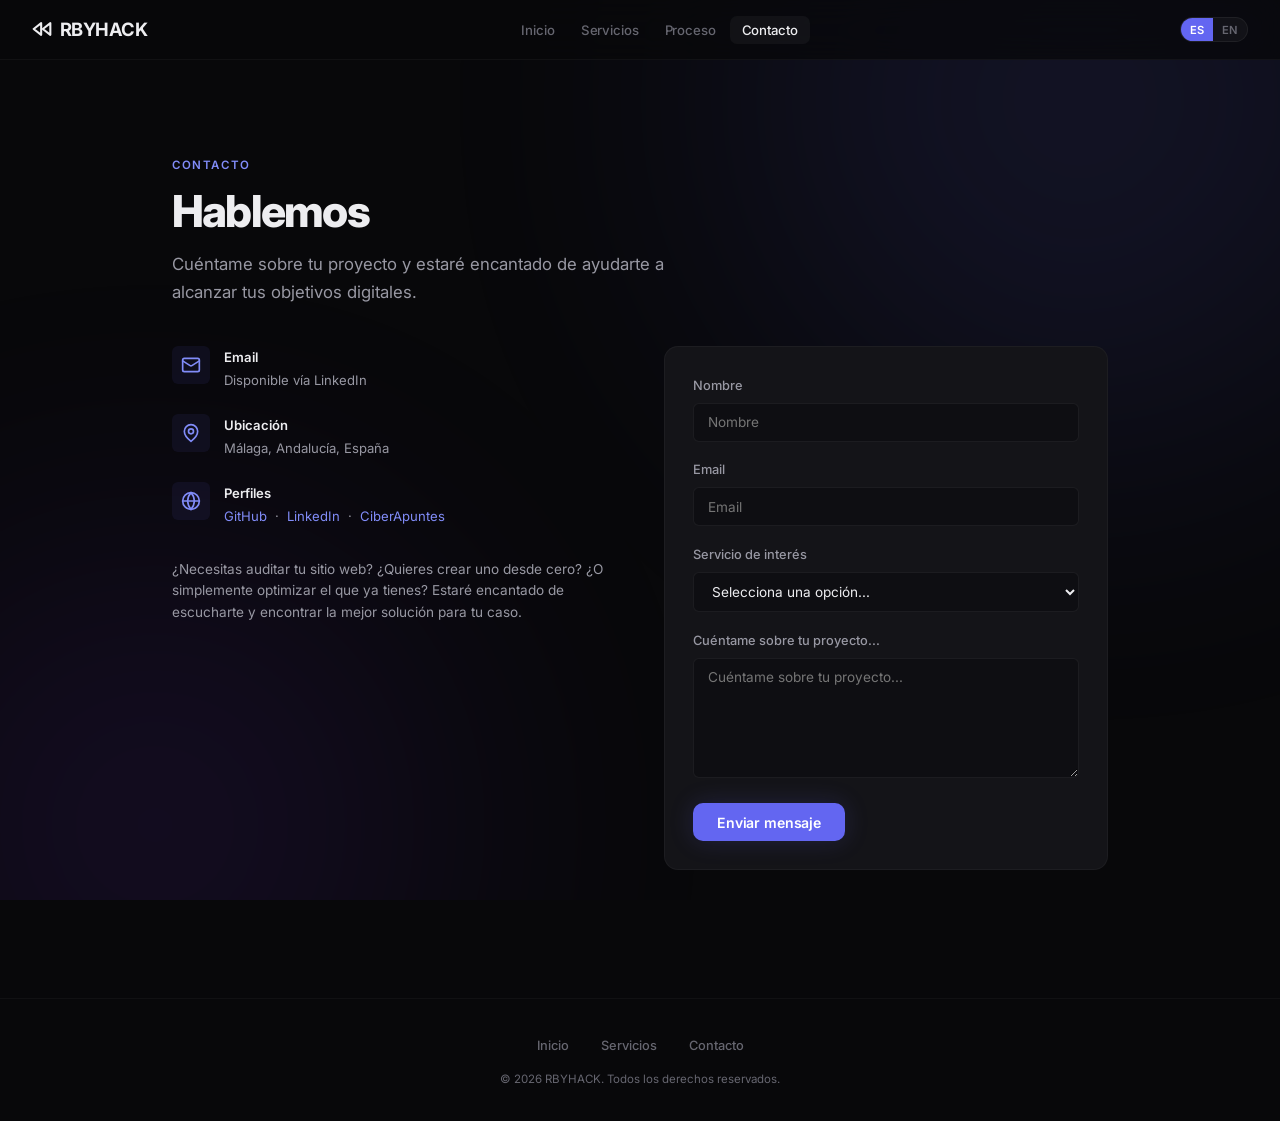
==== contact.html @ 2c75b0a7 "Sitio profesional - auditoría y desarrollo web - Rafael Gálvez Silipo" ====
<!DOCTYPE html>
<html lang="es">
<head>
  <meta charset="UTF-8">
  <meta name="viewport" content="width=device-width, initial-scale=1.0">
  <title data-i18n="site_title">Rafael Gálvez Silipo — Auditoría & Desarrollo Web</title>
  <link rel="stylesheet" href="css/style.css">
</head>
<body>
  <div class="bg-gradient"></div>
  <div class="grid-overlay"></div>

  <nav class="navbar">
    <a href="index.html" class="logo">
      <svg width="20" height="20" viewBox="0 0 24 24" fill="none" stroke="currentColor" stroke-width="2.5" stroke-linecap="round" stroke-linejoin="round"><polygon points="11 19 2 12 11 5 11 19"/><polygon points="22 19 13 12 22 5 22 19"/></svg>
      RBYHACK
    </a>

    <ul class="nav-links">
      <li><a href="index.html" data-i18n="nav_home">Inicio</a></li>
      <li><a href="services.html" data-i18n="nav_services">Servicios</a></li>
      <li><a href="process.html" data-i18n="nav_process">Proceso</a></li>
      <li><a href="contact.html" data-i18n="nav_contact">Contacto</a></li>
    </ul>

    <div style="display:flex;align-items:center;gap:0.5rem;">
      <div class="lang-switcher">
        <button data-lang="es" class="active">ES</button>
        <button data-lang="en">EN</button>
      </div>
      <button class="hamburger" aria-label="Menu">
        <span></span><span></span><span></span>
      </button>
    </div>
  </nav>

  <main class="page-wrapper">
    <section class="section" style="padding-top:6rem;">
      <p class="section-label fade-in" data-i18n="section_contact_label">Contacto</p>
      <h1 class="section-title fade-in" data-i18n="section_contact_title">Hablemos</h1>
      <p class="section-subtitle fade-in" data-i18n="section_contact_subtitle">Cuéntame sobre tu proyecto y estaré encantado de ayudarte a alcanzar tus objetivos digitales.</p>

      <div class="contact-grid">
        <div class="contact-info">
          <div class="contact-item fade-in-left delay-1">
            <div class="contact-item-icon">
              <svg viewBox="0 0 24 24" fill="none" stroke="currentColor" stroke-width="2" stroke-linecap="round" stroke-linejoin="round"><rect width="20" height="16" x="2" y="4" rx="2"/><path d="m22 7-8.97 5.7a1.94 1.94 0 0 1-2.06 0L2 7"/></svg>
            </div>
            <div class="contact-item-info">
              <h4 data-i18n="contact_email_label">Email</h4>
              <p data-i18n="contact_email_value">Disponible vía LinkedIn</p>
            </div>
          </div>

          <div class="contact-item fade-in-left delay-2">
            <div class="contact-item-icon">
              <svg viewBox="0 0 24 24" fill="none" stroke="currentColor" stroke-width="2" stroke-linecap="round" stroke-linejoin="round"><path d="M20 10c0 6-8 12-8 12s-8-6-8-12a8 8 0 0 1 16 0Z"/><circle cx="12" cy="10" r="3"/></svg>
            </div>
            <div class="contact-item-info">
              <h4 data-i18n="contact_location_label">Ubicación</h4>
              <p data-i18n="contact_location_value">Málaga, Andalucía, España</p>
            </div>
          </div>

          <div class="contact-item fade-in-left delay-3">
            <div class="contact-item-icon">
              <svg viewBox="0 0 24 24" fill="none" stroke="currentColor" stroke-width="2" stroke-linecap="round" stroke-linejoin="round"><circle cx="12" cy="12" r="10"/><path d="M2 12h20"/><path d="M12 2a15.3 15.3 0 0 1 4 10 15.3 15.3 0 0 1-4 10"/><path d="M12 2a15.3 15.3 0 0 0-4 10 15.3 15.3 0 0 0 4 10"/></svg>
            </div>
            <div class="contact-item-info">
              <h4 data-i18n="contact_profiles_label">Perfiles</h4>
              <p>
                <a href="https://github.com/Ruby570bocadito" target="_blank">GitHub</a>
                &nbsp;&middot;&nbsp;
                <a href="#">LinkedIn</a>
                &nbsp;&middot;&nbsp;
                <a href="https://github.com/Ruby570bocadito/Biblioteca-del-Pentesting" target="_blank">CiberApuntes</a>
              </p>
            </div>
          </div>

          <div class="contact-item fade-in-left delay-4" style="margin-top:0.5rem;flex-direction:column;">
            <p style="color:var(--text-secondary);font-size:0.85rem;line-height:1.6;">
              ¿Necesitas auditar tu sitio web? ¿Quieres crear uno desde cero? ¿O simplemente optimizar el que ya tienes? Estaré encantado de escucharte y encontrar la mejor solución para tu caso.
            </p>
          </div>
        </div>

        <form id="contact-form" class="contact-form fade-in-right delay-2">
          <div class="form-group">
            <label for="name" data-i18n="form_name">Nombre</label>
            <input type="text" id="name" data-i18n-placeholder="form_name" placeholder="Nombre" required>
          </div>

          <div class="form-group">
            <label for="email" data-i18n="form_email">Email</label>
            <input type="email" id="email" data-i18n-placeholder="form_email" placeholder="Email" required>
          </div>

          <div class="form-group">
            <label for="service" data-i18n="form_service">Servicio de interés</label>
            <select id="service" required>
              <option value="" data-i18n="form_service_default">Selecciona una opción...</option>
              <option value="audit" data-i18n="form_service_audit">Auditoría Web</option>
              <option value="dev" data-i18n="form_service_dev">Desarrollo Web</option>
              <option value="consulting" data-i18n="form_service_consulting">Optimización & Consultoría</option>
            </select>
          </div>

          <div class="form-group">
            <label for="message" data-i18n="form_message">Cuéntame sobre tu proyecto...</label>
            <textarea id="message" data-i18n-placeholder="form_message" placeholder="Cuéntame sobre tu proyecto..." required></textarea>
          </div>

          <div class="form-submit">
            <button type="submit" class="btn btn-primary" data-text="Send message" data-i18n="form_submit">Enviar mensaje</button>
            <span class="form-success">
              <svg viewBox="0 0 24 24" fill="none"><path d="M20 6L9 17l-5-5" stroke="currentColor" stroke-width="2" stroke-linecap="round" stroke-linejoin="round"/></svg>
              <span data-i18n="form_success">Mensaje enviado. Gracias por contactarme.</span>
            </span>
          </div>
        </form>
      </div>
    </section>
  </main>

  <footer class="footer">
    <div class="footer-content">
      <ul class="footer-links">
        <li><a href="index.html" data-i18n="footer_home">Inicio</a></li>
        <li><a href="services.html" data-i18n="footer_services">Servicios</a></li>
        <li><a href="contact.html" data-i18n="footer_contact">Contacto</a></li>
      </ul>
      <p>&copy; <span id="year"></span> RBYHACK. <span data-i18n="footer_rights">Todos los derechos reservados.</span></p>
    </div>
  </footer>

  <script src="js/i18n.js"></script>
  <script src="js/main.js"></script>
  <script>
    document.getElementById('year').textContent = new Date().getFullYear();
    I18n.init();
  </script>
</body>
</html>
---- css/style.css ----
/* ============================
   STYLE.CSS — RBYHACK
   Professional, refined dark theme
   ============================ */

@import url('https://fonts.googleapis.com/css2?family=Inter:wght@300;400;450;500;600;700;800&display=swap');

*, *::before, *::after {
  margin: 0;
  padding: 0;
  box-sizing: border-box;
}

html {
  scroll-behavior: smooth;
  font-size: 16px;
  -webkit-font-smoothing: antialiased;
  -moz-osx-font-smoothing: grayscale;
}

body {
  font-family: 'Inter', -apple-system, BlinkMacSystemFont, 'Segoe UI', sans-serif;
  background-color: #08080a;
  color: #e4e4e7;
  line-height: 1.68;
  overflow-x: hidden;
  min-height: 100vh;
  font-weight: 400;
}

:root {
  --bg-primary: #08080a;
  --bg-secondary: #0e0e12;
  --bg-card: #141418;
  --bg-card-hover: #1a1a20;
  --border: #222228;
  --border-light: #2a2a32;
  --text-primary: #ededf0;
  --text-secondary: #9898a3;
  --text-muted: #666670;
  --accent: #6366f1;
  --accent-light: #818cf8;
  --accent-glow: rgba(99, 102, 241, 0.18);
  --accent-glow-strong: rgba(99, 102, 241, 0.35);
  --radius-sm: 6px;
  --radius: 10px;
  --radius-lg: 14px;
  --radius-xl: 20px;
  --transition: 0.28s cubic-bezier(0.4, 0, 0.2, 1);
  --section-gap: 6rem;
}

/* Scrollbar */
::-webkit-scrollbar { width: 5px; }
::-webkit-scrollbar-track { background: var(--bg-primary); }
::-webkit-scrollbar-thumb { background: var(--border); border-radius: 3px; }
::-webkit-scrollbar-thumb:hover { background: #3a3a44; }

/* Selection */
::selection { background: rgba(99, 102, 241, 0.35); color: #fff; }

/* ---------- BACKGROUND ---------- */
.bg-gradient {
  position: fixed;
  inset: 0;
  z-index: -1;
  pointer-events: none;
  overflow: hidden;
}

.bg-gradient::before,
.bg-gradient::after {
  content: '';
  position: absolute;
  border-radius: 50%;
  filter: blur(140px);
  opacity: 0.12;
  animation: float 24s ease-in-out infinite;
}

.bg-gradient::before {
  width: 700px;
  height: 700px;
  background: var(--accent);
  top: -250px;
  right: -150px;
}

.bg-gradient::after {
  width: 550px;
  height: 550px;
  background: #7c3aed;
  bottom: -200px;
  left: -120px;
  animation-delay: -12s;
}

@keyframes float {
  0%, 100% { transform: translate(0, 0) scale(1); }
  25% { transform: translate(50px, -40px) scale(1.04); }
  50% { transform: translate(-30px, 30px) scale(0.96); }
  75% { transform: translate(-40px, -25px) scale(1.03); }
}

/* Grid overlay */
.grid-overlay {
  position: fixed;
  inset: 0;
  z-index: -1;
  pointer-events: none;
  opacity: 0.018;
  background-image:
    linear-gradient(rgba(255,255,255,0.05) 1px, transparent 1px),
    linear-gradient(90deg, rgba(255,255,255,0.05) 1px, transparent 1px);
  background-size: 64px 64px;
}

/* ---------- NAVBAR ---------- */
.navbar {
  position: fixed;
  top: 0;
  left: 0;
  right: 0;
  z-index: 1000;
  padding: 0 2rem;
  height: 60px;
  display: flex;
  align-items: center;
  justify-content: space-between;
  background: rgba(8, 8, 10, 0.78);
  backdrop-filter: blur(24px) saturate(160%);
  -webkit-backdrop-filter: blur(24px) saturate(160%);
  border-bottom: 1px solid rgba(255,255,255,0.04);
  transition: background var(--transition);
}

.navbar.scrolled {
  background: rgba(8, 8, 10, 0.94);
}

.logo {
  font-size: 1.15rem;
  font-weight: 700;
  color: var(--text-primary);
  text-decoration: none;
  letter-spacing: -0.03em;
  display: flex;
  align-items: center;
  gap: 0.5rem;
}

.logo span { color: var(--accent-light); }

.nav-links {
  display: flex;
  align-items: center;
  gap: 0.125rem;
  list-style: none;
}

.nav-links a {
  text-decoration: none;
  color: var(--text-muted);
  font-size: 0.825rem;
  font-weight: 500;
  padding: 0.4rem 0.75rem;
  border-radius: 7px;
  transition: all var(--transition);
  letter-spacing: -0.01em;
}

.nav-links a:hover,
.nav-links a.active {
  color: var(--text-primary);
  background: rgba(255, 255, 255, 0.04);
}

.lang-switcher {
  display: flex;
  align-items: center;
  background: rgba(255,255,255,0.04);
  border: 1px solid rgba(255,255,255,0.06);
  border-radius: 18px;
  overflow: hidden;
  margin-left: 0.5rem;
}

.lang-switcher button {
  background: none;
  border: none;
  color: var(--text-muted);
  font-family: 'Inter', sans-serif;
  font-size: 0.7rem;
  font-weight: 600;
  padding: 0.3rem 0.55rem;
  cursor: pointer;
  transition: all var(--transition);
  letter-spacing: 0.02em;
}

.lang-switcher button.active {
  background: var(--accent);
  color: #fff;
}

.hamburger {
  display: none;
  flex-direction: column;
  gap: 4px;
  cursor: pointer;
  background: none;
  border: none;
  padding: 4px;
}

.hamburger span {
  width: 18px;
  height: 1.5px;
  background: var(--text-primary);
  border-radius: 1px;
  transition: all var(--transition);
}

.hamburger.active span:nth-child(1) { transform: translateY(5.5px) rotate(45deg); }
.hamburger.active span:nth-child(2) { opacity: 0; }
.hamburger.active span:nth-child(3) { transform: translateY(-5.5px) rotate(-45deg); }

/* ---------- PAGE WRAPPER ---------- */
.page-wrapper { padding-top: 60px; min-height: 100vh; }

/* ---------- SECTIONS ---------- */
.section {
  padding: var(--section-gap) 2rem;
  max-width: 1000px;
  margin: 0 auto;
}

.section-label {
  font-size: 0.72rem;
  font-weight: 600;
  text-transform: uppercase;
  letter-spacing: 0.14em;
  color: var(--accent-light);
  margin-bottom: 0.75rem;
}

.section-title {
  font-size: clamp(1.75rem, 4.5vw, 2.75rem);
  font-weight: 800;
  letter-spacing: -0.04em;
  line-height: 1.1;
  margin-bottom: 0.875rem;
  color: var(--text-primary);
}

.section-subtitle {
  font-size: 1.05rem;
  color: var(--text-secondary);
  max-width: 540px;
  line-height: 1.68;
  font-weight: 400;
}

/* Section divider */
.section-divider {
  width: 48px;
  height: 3px;
  background: var(--accent);
  border-radius: 2px;
  margin-bottom: 2rem;
  opacity: 0.7;
}

/* ---------- HERO ---------- */
.hero {
  display: flex;
  flex-direction: column;
  align-items: center;
  justify-content: center;
  text-align: center;
  padding: 7rem 2rem 5rem;
  max-width: 800px;
  margin: 0 auto;
}

.hero h1 {
  font-size: clamp(2.25rem, 6vw, 4rem);
  font-weight: 800;
  letter-spacing: -0.045em;
  line-height: 1.06;
  margin-bottom: 1.25rem;
}

.hero h1 .highlight {
  background: linear-gradient(135deg, var(--accent-light), #a78bfa);
  -webkit-background-clip: text;
  background-clip: text;
  -webkit-text-fill-color: transparent;
}

.hero p {
  font-size: 1.1rem;
  color: var(--text-secondary);
  max-width: 560px;
  margin-bottom: 2.25rem;
  line-height: 1.68;
  font-weight: 400;
}

.hero-cta {
  display: flex;
  gap: 0.875rem;
  flex-wrap: wrap;
  justify-content: center;
}

/* ---------- BUTTONS ---------- */
.btn {
  display: inline-flex;
  align-items: center;
  gap: 0.5rem;
  padding: 0.65rem 1.5rem;
  border-radius: 10px;
  font-family: 'Inter', sans-serif;
  font-size: 0.88rem;
  font-weight: 600;
  text-decoration: none;
  cursor: pointer;
  border: none;
  transition: all var(--transition);
  letter-spacing: -0.01em;
}

.btn-primary {
  background: var(--accent);
  color: #fff;
  box-shadow: 0 0 24px var(--accent-glow);
}

.btn-primary:hover {
  background: #5558e6;
  transform: translateY(-1px);
  box-shadow: 0 0 36px var(--accent-glow-strong);
}

.btn-outline {
  background: transparent;
  color: var(--text-primary);
  border: 1px solid var(--border);
}

.btn-outline:hover {
  background: rgba(255,255,255,0.03);
  border-color: var(--border-light);
  transform: translateY(-1px);
}

/* ---------- CARDS ---------- */
.cards-grid {
  display: grid;
  grid-template-columns: repeat(auto-fit, minmax(280px, 1fr));
  gap: 1.25rem;
  margin-top: 2.5rem;
}

.card {
  background: var(--bg-card);
  border: 1px solid rgba(255,255,255,0.04);
  border-radius: var(--radius-lg);
  padding: 1.75rem 1.75rem 2rem;
  transition: all var(--transition);
  position: relative;
  overflow: hidden;
}

.card:hover {
  border-color: rgba(255,255,255,0.08);
  background: var(--bg-card-hover);
  transform: translateY(-2px);
}

.card-icon {
  width: 40px;
  height: 40px;
  display: flex;
  align-items: center;
  justify-content: center;
  border-radius: var(--radius);
  background: rgba(99, 102, 241, 0.08);
  color: var(--accent-light);
  margin-bottom: 1.25rem;
}

.card-icon svg {
  width: 22px;
  height: 22px;
  stroke: currentColor;
}

.card h3 {
  font-size: 1.1rem;
  font-weight: 700;
  margin-bottom: 0.55rem;
  letter-spacing: -0.02em;
}

.card p {
  color: var(--text-secondary);
  font-size: 0.88rem;
  line-height: 1.62;
  font-weight: 400;
}

/* ---------- ABOUT SECTION ---------- */
.about-grid {
  display: grid;
  grid-template-columns: 1fr 1fr;
  gap: 3rem;
  margin-top: 2.5rem;
  align-items: start;
}

.about-text p {
  color: var(--text-secondary);
  font-size: 0.9rem;
  line-height: 1.68;
  margin-bottom: 1rem;
}

.highlights-list {
  list-style: none;
  display: flex;
  flex-direction: column;
  gap: 0.75rem;
}

.highlights-list li {
  display: flex;
  align-items: flex-start;
  gap: 0.7rem;
  color: var(--text-secondary);
  font-size: 0.875rem;
  line-height: 1.55;
}

.highlights-list li svg {
  width: 16px;
  height: 16px;
  color: var(--accent-light);
  margin-top: 1px;
  flex-shrink: 0;
}

/* ---------- TECH STACK ---------- */
.tech-stack {
  display: flex;
  justify-content: center;
  flex-wrap: wrap;
  gap: 2.5rem;
  margin-top: 3rem;
  padding-top: 2rem;
  border-top: 1px solid rgba(255,255,255,0.04);
}

.tech-item {
  display: flex;
  flex-direction: column;
  align-items: center;
  gap: 0.5rem;
  color: var(--text-muted);
  font-size: 0.72rem;
  font-weight: 500;
  transition: color var(--transition);
  letter-spacing: 0.01em;
}

.tech-item:hover { color: var(--text-primary); }

.tech-item svg {
  width: 22px;
  height: 22px;
  opacity: 0.45;
  transition: opacity var(--transition);
}

.tech-item:hover svg { opacity: 0.9; }

/* ---------- PROCESS STEPS ---------- */
.steps-list {
  display: flex;
  flex-direction: column;
  gap: 1.5rem;
  margin-top: 2.5rem;
}

.step {
  display: flex;
  gap: 1.5rem;
  padding: 1.75rem;
  background: var(--bg-card);
  border: 1px solid rgba(255,255,255,0.04);
  border-radius: var(--radius-lg);
  transition: all var(--transition);
}

.step:hover {
  border-color: rgba(255,255,255,0.07);
  background: var(--bg-card-hover);
}

.step-number {
  width: 36px;
  height: 36px;
  display: flex;
  align-items: center;
  justify-content: center;
  border-radius: var(--radius-sm);
  background: rgba(99, 102, 241, 0.1);
  color: var(--accent-light);
  font-size: 0.85rem;
  font-weight: 700;
  flex-shrink: 0;
}

.step-body h3 {
  font-size: 1rem;
  font-weight: 700;
  margin-bottom: 0.35rem;
  letter-spacing: -0.02em;
}

.step-body p {
  color: var(--text-secondary);
  font-size: 0.87rem;
  line-height: 1.6;
  font-weight: 400;
}

.step-arrow {
  display: flex;
  align-items: center;
  justify-content: center;
  height: 24px;
  color: var(--border-light);
}

/* ---------- CONTACT ---------- */
.contact-grid {
  display: grid;
  grid-template-columns: 1fr 1fr;
  gap: 3rem;
  margin-top: 2.5rem;
}

.contact-info { display: flex; flex-direction: column; gap: 1.5rem; }

.contact-item {
  display: flex;
  align-items: flex-start;
  gap: 0.9rem;
}

.contact-item-icon {
  width: 38px;
  height: 38px;
  display: flex;
  align-items: center;
  justify-content: center;
  border-radius: var(--radius-sm);
  background: rgba(99, 102, 241, 0.08);
  color: var(--accent-light);
  flex-shrink: 0;
}

.contact-item-icon svg {
  width: 20px;
  height: 20px;
  stroke: currentColor;
}

.contact-item-info h4 {
  font-size: 0.82rem;
  font-weight: 600;
  margin-bottom: 0.15rem;
  color: var(--text-primary);
}

.contact-item-info p,
.contact-item-info a {
  color: var(--text-secondary);
  font-size: 0.82rem;
  text-decoration: none;
  line-height: 1.5;
}

.contact-item-info a {
  color: var(--accent-light);
  text-decoration: none;
}

.contact-item-info a:hover { text-decoration: underline; }

.contact-form {
  background: var(--bg-card);
  border: 1px solid rgba(255,255,255,0.04);
  border-radius: var(--radius-lg);
  padding: 1.75rem;
}

.form-group { margin-bottom: 1.1rem; }

.form-group label {
  display: block;
  font-size: 0.8rem;
  font-weight: 500;
  margin-bottom: 0.4rem;
  color: var(--text-secondary);
}

.form-group input,
.form-group select,
.form-group textarea {
  width: 100%;
  background: var(--bg-secondary);
  border: 1px solid rgba(255,255,255,0.06);
  border-radius: var(--radius-sm);
  padding: 0.65rem 0.85rem;
  color: var(--text-primary);
  font-family: 'Inter', sans-serif;
  font-size: 0.85rem;
  transition: border-color var(--transition);
  outline: none;
}

.form-group input:focus,
.form-group select:focus,
.form-group textarea:focus {
  border-color: var(--accent);
  box-shadow: 0 0 0 2px rgba(99, 102, 241, 0.12);
}

.form-group textarea { resize: vertical; min-height: 120px; }

.form-submit { display: flex; align-items: center; gap: 0.75rem; }

.form-success {
  display: none;
  color: #34d399;
  font-size: 0.82rem;
  font-weight: 500;
  align-items: center;
  gap: 0.4rem;
}

.form-success svg { width: 16px; height: 16px; }

/* ---------- VERIFIED BADGE ---------- */
.verified-badge {
  display: inline-flex;
  align-items: center;
  justify-content: center;
  width: 18px;
  height: 18px;
  background: var(--accent);
  border-radius: 50%;
  flex-shrink: 0;
}

.verified-badge svg {
  width: 11px;
  height: 11px;
  fill: #fff;
}

/* ---------- FOOTER ---------- */
.footer {
  border-top: 1px solid rgba(255,255,255,0.04);
  padding: 2rem;
  text-align: center;
  margin-top: 2rem;
}

.footer-content {
  max-width: 1000px;
  margin: 0 auto;
  display: flex;
  flex-direction: column;
  align-items: center;
  gap: 0.75rem;
}

.footer-links {
  display: flex;
  gap: 2rem;
  list-style: none;
}

.footer-links a {
  color: var(--text-muted);
  text-decoration: none;
  font-size: 0.8rem;
  font-weight: 500;
  transition: color var(--transition);
}

.footer-links a:hover { color: var(--accent-light); }

.footer p {
  color: var(--text-muted);
  font-size: 0.72rem;
}

/* ---------- ANIMATIONS ---------- */
.fade-in {
  opacity: 0;
  transform: translateY(24px);
  transition: opacity 0.65s ease, transform 0.65s ease;
}

.fade-in.visible { opacity: 1; transform: translateY(0); }

.fade-in-left {
  opacity: 0;
  transform: translateX(-20px);
  transition: opacity 0.55s ease, transform 0.55s ease;
}

.fade-in-left.visible { opacity: 1; transform: translateX(0); }

.fade-in-right {
  opacity: 0;
  transform: translateX(20px);
  transition: opacity 0.55s ease, transform 0.55s ease;
}

.fade-in-right.visible { opacity: 1; transform: translateX(0); }

.delay-1 { transition-delay: 0.08s; }
.delay-2 { transition-delay: 0.16s; }
.delay-3 { transition-delay: 0.24s; }
.delay-4 { transition-delay: 0.32s; }
.delay-5 { transition-delay: 0.40s; }

/* ---------- RESPONSIVE ---------- */
@media (max-width: 768px) {
  .nav-links {
    position: fixed;
    top: 60px;
    left: 0;
    right: 0;
    background: rgba(8, 8, 10, 0.97);
    backdrop-filter: blur(24px);
    -webkit-backdrop-filter: blur(24px);
    flex-direction: column;
    padding: 1.25rem;
    gap: 0.25rem;
    border-bottom: 1px solid rgba(255,255,255,0.04);
    transform: translateY(-100%);
    opacity: 0;
    pointer-events: none;
    transition: all var(--transition);
  }

  .nav-links.open {
    transform: translateY(0);
    opacity: 1;
    pointer-events: all;
  }

  .nav-links a { width: 100%; padding: 0.65rem 0.85rem; }
  .hamburger { display: flex; }
  .section { padding: 4rem 1.25rem; }
  .hero { padding: 5rem 1.25rem 3rem; }
  .cards-grid { grid-template-columns: 1fr; }
  .about-grid { grid-template-columns: 1fr; gap: 2rem; }
  .contact-grid { grid-template-columns: 1fr; }
  .step { flex-direction: column; gap: 0.75rem; }
}

@media (max-width: 480px) {
  .hero-cta { flex-direction: column; width: 100%; }
  .btn { width: 100%; justify-content: center; }
}
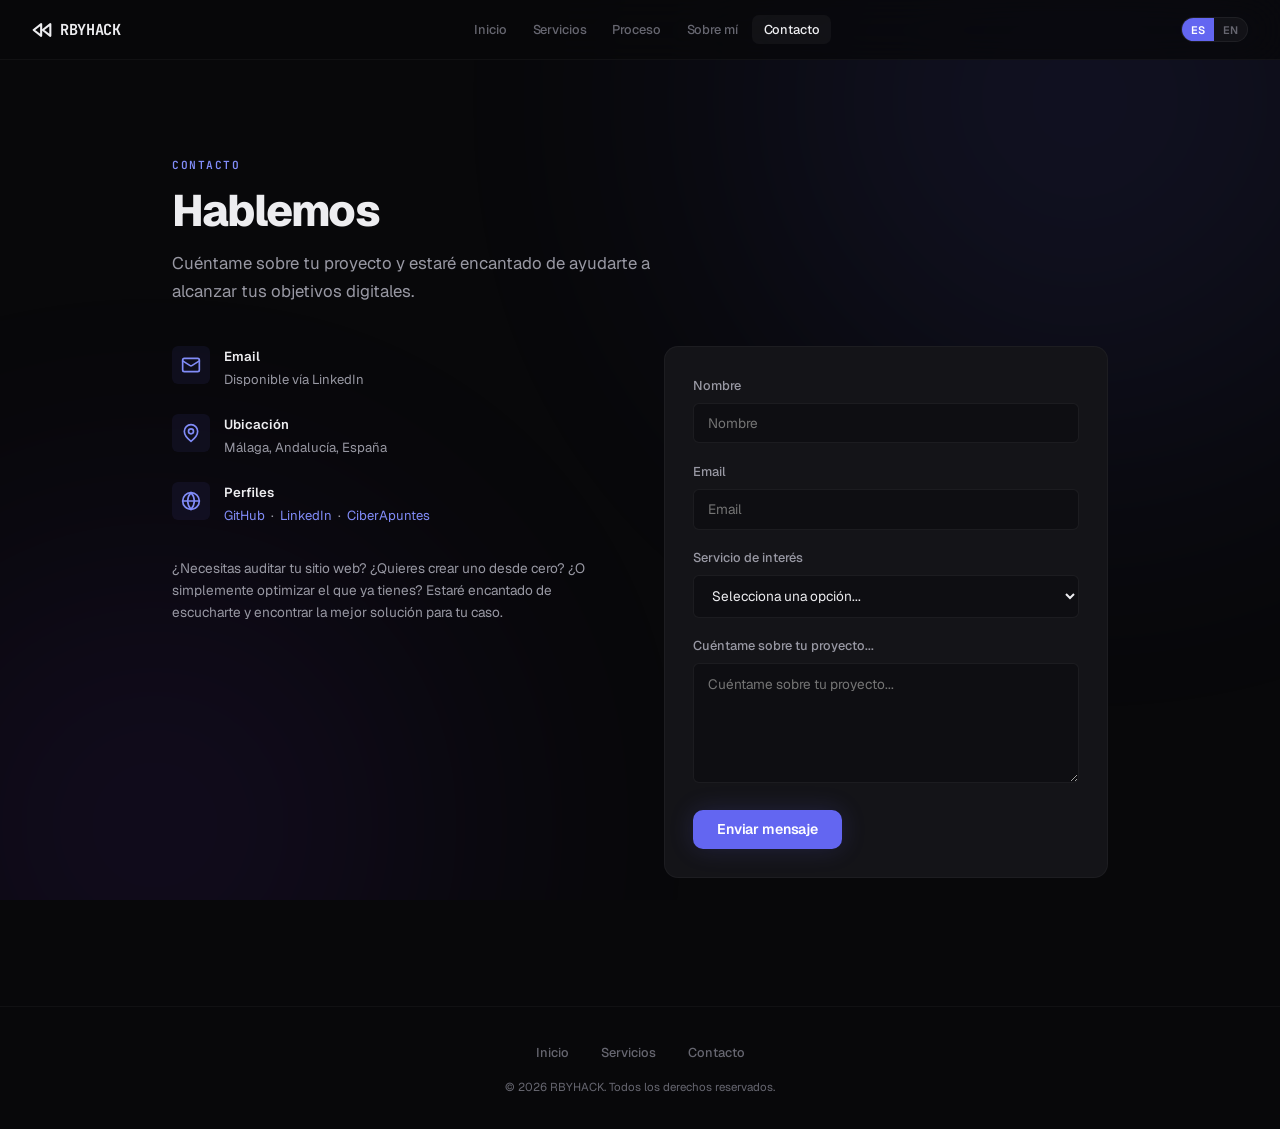
==== commit cfbf470f: "Añadir página Sobre mí, Formspree, fuente Geist, Typed.js, efectos visuales" ====
--- a/contact.html
+++ b/contact.html
@@ -5,24 +5,25 @@
   <meta name="viewport" content="width=device-width, initial-scale=1.0">
   <title data-i18n="site_title">Rafael Gálvez Silipo — Auditoría & Desarrollo Web</title>
   <link rel="stylesheet" href="css/style.css">
+  <link rel="icon" type="image/svg+xml" href="assets/favicon.svg">
 </head>
 <body>
   <div class="bg-gradient"></div>
   <div class="grid-overlay"></div>
+  <div class="cursor-glow"></div>
 
   <nav class="navbar">
     <a href="index.html" class="logo">
       <svg width="20" height="20" viewBox="0 0 24 24" fill="none" stroke="currentColor" stroke-width="2.5" stroke-linecap="round" stroke-linejoin="round"><polygon points="11 19 2 12 11 5 11 19"/><polygon points="22 19 13 12 22 5 22 19"/></svg>
       RBYHACK
     </a>
-
     <ul class="nav-links">
       <li><a href="index.html" data-i18n="nav_home">Inicio</a></li>
       <li><a href="services.html" data-i18n="nav_services">Servicios</a></li>
       <li><a href="process.html" data-i18n="nav_process">Proceso</a></li>
+      <li><a href="about.html" data-i18n="nav_about">Sobre mí</a></li>
       <li><a href="contact.html" data-i18n="nav_contact">Contacto</a></li>
     </ul>
-
     <div style="display:flex;align-items:center;gap:0.5rem;">
       <div class="lang-switcher">
         <button data-lang="es" class="active">ES</button>
@@ -85,20 +86,20 @@
           </div>
         </div>
 
-        <form id="contact-form" class="contact-form fade-in-right delay-2">
+        <form id="contact-form" class="contact-form fade-in-right delay-2" action="https://formspree.io/f/mnjyedqj" method="POST">
           <div class="form-group">
             <label for="name" data-i18n="form_name">Nombre</label>
-            <input type="text" id="name" data-i18n-placeholder="form_name" placeholder="Nombre" required>
+            <input type="text" id="name" name="name" data-i18n-placeholder="form_name" placeholder="Nombre" required>
           </div>
 
           <div class="form-group">
             <label for="email" data-i18n="form_email">Email</label>
-            <input type="email" id="email" data-i18n-placeholder="form_email" placeholder="Email" required>
+            <input type="email" id="email" name="email" data-i18n-placeholder="form_email" placeholder="Email" required>
           </div>
 
           <div class="form-group">
             <label for="service" data-i18n="form_service">Servicio de interés</label>
-            <select id="service" required>
+            <select id="service" name="service" required>
               <option value="" data-i18n="form_service_default">Selecciona una opción...</option>
               <option value="audit" data-i18n="form_service_audit">Auditoría Web</option>
               <option value="dev" data-i18n="form_service_dev">Desarrollo Web</option>
@@ -108,11 +109,12 @@
 
           <div class="form-group">
             <label for="message" data-i18n="form_message">Cuéntame sobre tu proyecto...</label>
-            <textarea id="message" data-i18n-placeholder="form_message" placeholder="Cuéntame sobre tu proyecto..." required></textarea>
+            <textarea id="message" name="message" data-i18n-placeholder="form_message" placeholder="Cuéntame sobre tu proyecto..." required></textarea>
           </div>
 
           <div class="form-submit">
-            <button type="submit" class="btn btn-primary" data-text="Send message" data-i18n="form_submit">Enviar mensaje</button>
+            <button type="submit" class="btn btn-primary" data-i18n="form_submit">Enviar mensaje</button>
+            <span class="form-error" data-i18n="form_error">Error al enviar. Intenta de nuevo por favor.</span>
             <span class="form-success">
               <svg viewBox="0 0 24 24" fill="none"><path d="M20 6L9 17l-5-5" stroke="currentColor" stroke-width="2" stroke-linecap="round" stroke-linejoin="round"/></svg>
               <span data-i18n="form_success">Mensaje enviado. Gracias por contactarme.</span>
--- a/css/style.css
+++ b/css/style.css
@@ -1,9 +1,10 @@
 /* ============================
    STYLE.CSS — RBYHACK
-   Professional, refined dark theme
+   Professional dark theme
+   Fonts: Geist (body) + JetBrains Mono (mono)
    ============================ */
 
-@import url('https://fonts.googleapis.com/css2?family=Inter:wght@300;400;450;500;600;700;800&display=swap');
+@import url('https://fonts.googleapis.com/css2?family=Geist:wght@300;400;500;600;700;800&family=JetBrains+Mono:wght@500;600;700&display=swap');
 
 *, *::before, *::after {
   margin: 0;
@@ -19,14 +20,18 @@
 }
 
 body {
-  font-family: 'Inter', -apple-system, BlinkMacSystemFont, 'Segoe UI', sans-serif;
+  font-family: 'Geist', -apple-system, BlinkMacSystemFont, 'Segoe UI', sans-serif;
   background-color: #08080a;
   color: #e4e4e7;
   line-height: 1.68;
   overflow-x: hidden;
   min-height: 100vh;
   font-weight: 400;
-}
+  cursor: auto;
+}
+
+body.hidden-cursor,
+body.hidden-cursor * { cursor: none !important; }
 
 :root {
   --bg-primary: #08080a;
@@ -48,6 +53,7 @@
   --radius-xl: 20px;
   --transition: 0.28s cubic-bezier(0.4, 0, 0.2, 1);
   --section-gap: 6rem;
+  --font-mono: 'JetBrains Mono', 'Fira Code', monospace;
 }
 
 /* Scrollbar */
@@ -58,6 +64,24 @@
 
 /* Selection */
 ::selection { background: rgba(99, 102, 241, 0.35); color: #fff; }
+
+/* ---------- CURSOR GLOW ---------- */
+.cursor-glow {
+  position: fixed;
+  top: 0;
+  left: 0;
+  width: 350px;
+  height: 350px;
+  border-radius: 50%;
+  pointer-events: none;
+  z-index: -1;
+  background: radial-gradient(circle, rgba(99, 102, 241, 0.07) 0%, transparent 70%);
+  transform: translate(-50%, -50%);
+  transition: opacity 0.3s;
+  opacity: 0;
+}
+
+body:hover .cursor-glow { opacity: 1; }
 
 /* ---------- BACKGROUND ---------- */
 .bg-gradient {
@@ -74,7 +98,7 @@
   position: absolute;
   border-radius: 50%;
   filter: blur(140px);
-  opacity: 0.12;
+  opacity: 0.10;
   animation: float 24s ease-in-out infinite;
 }
 
@@ -108,7 +132,7 @@
   inset: 0;
   z-index: -1;
   pointer-events: none;
-  opacity: 0.018;
+  opacity: 0.015;
   background-image:
     linear-gradient(rgba(255,255,255,0.05) 1px, transparent 1px),
     linear-gradient(90deg, rgba(255,255,255,0.05) 1px, transparent 1px);
@@ -139,11 +163,12 @@
 }
 
 .logo {
-  font-size: 1.15rem;
+  font-family: var(--font-mono);
+  font-size: 0.95rem;
   font-weight: 700;
   color: var(--text-primary);
   text-decoration: none;
-  letter-spacing: -0.03em;
+  letter-spacing: -0.02em;
   display: flex;
   align-items: center;
   gap: 0.5rem;
@@ -161,12 +186,13 @@
 .nav-links a {
   text-decoration: none;
   color: var(--text-muted);
-  font-size: 0.825rem;
+  font-size: 0.8rem;
   font-weight: 500;
   padding: 0.4rem 0.75rem;
   border-radius: 7px;
   transition: all var(--transition);
   letter-spacing: -0.01em;
+  font-family: 'Geist', sans-serif;
 }
 
 .nav-links a:hover,
@@ -189,8 +215,8 @@
   background: none;
   border: none;
   color: var(--text-muted);
-  font-family: 'Inter', sans-serif;
-  font-size: 0.7rem;
+  font-family: 'Geist', sans-serif;
+  font-size: 0.68rem;
   font-weight: 600;
   padding: 0.3rem 0.55rem;
   cursor: pointer;
@@ -236,12 +262,13 @@
 }
 
 .section-label {
-  font-size: 0.72rem;
+  font-size: 0.7rem;
   font-weight: 600;
   text-transform: uppercase;
   letter-spacing: 0.14em;
   color: var(--accent-light);
   margin-bottom: 0.75rem;
+  font-family: var(--font-mono);
 }
 
 .section-title {
@@ -289,6 +316,7 @@
   letter-spacing: -0.045em;
   line-height: 1.06;
   margin-bottom: 1.25rem;
+  min-height: 1.3em;
 }
 
 .hero h1 .highlight {
@@ -314,6 +342,18 @@
   justify-content: center;
 }
 
+/* Typed cursor */
+.typed-cursor {
+  color: var(--accent-light);
+  font-weight: 400;
+  animation: blink 0.8s infinite;
+}
+
+@keyframes blink {
+  0%, 50% { opacity: 1; }
+  51%, 100% { opacity: 0; }
+}
+
 /* ---------- BUTTONS ---------- */
 .btn {
   display: inline-flex;
@@ -321,7 +361,7 @@
   gap: 0.5rem;
   padding: 0.65rem 1.5rem;
   border-radius: 10px;
-  font-family: 'Inter', sans-serif;
+  font-family: 'Geist', sans-serif;
   font-size: 0.88rem;
   font-weight: 600;
   text-decoration: none;
@@ -329,6 +369,8 @@
   border: none;
   transition: all var(--transition);
   letter-spacing: -0.01em;
+  position: relative;
+  overflow: hidden;
 }
 
 .btn-primary {
@@ -353,6 +395,20 @@
   background: rgba(255,255,255,0.03);
   border-color: var(--border-light);
   transform: translateY(-1px);
+}
+
+/* Ripple effect */
+.ripple {
+  position: absolute;
+  border-radius: 50%;
+  background: rgba(255, 255, 255, 0.25);
+  transform: scale(0);
+  animation: ripple-anim 0.6s ease-out;
+  pointer-events: none;
+}
+
+@keyframes ripple-anim {
+  to { transform: scale(4); opacity: 0; }
 }
 
 /* ---------- CARDS ---------- */
@@ -391,11 +447,7 @@
   margin-bottom: 1.25rem;
 }
 
-.card-icon svg {
-  width: 22px;
-  height: 22px;
-  stroke: currentColor;
-}
+.card-icon svg { width: 22px; height: 22px; stroke: currentColor; }
 
 .card h3 {
   font-size: 1.1rem;
@@ -411,7 +463,132 @@
   font-weight: 400;
 }
 
-/* ---------- ABOUT SECTION ---------- */
+/* ---------- ABOUT PAGE ---------- */
+.about-hero {
+  display: flex;
+  gap: 3rem;
+  align-items: start;
+  margin-top: 2rem;
+}
+
+.profile-photo {
+  width: 180px;
+  height: 180px;
+  border-radius: 50%;
+  object-fit: cover;
+  border: 3px solid var(--accent);
+  box-shadow: 0 0 40px var(--accent-glow);
+  flex-shrink: 0;
+}
+
+.about-bio { flex: 1; }
+
+.about-bio h2 {
+  font-size: 1.75rem;
+  font-weight: 800;
+  margin-bottom: 0.75rem;
+  letter-spacing: -0.03em;
+}
+
+.about-bio p {
+  color: var(--text-secondary);
+  font-size: 0.92rem;
+  line-height: 1.7;
+  margin-bottom: 0.75rem;
+}
+
+/* Timeline */
+.timeline {
+  margin-top: 3rem;
+  position: relative;
+  padding-left: 2rem;
+}
+
+.timeline::before {
+  content: '';
+  position: absolute;
+  left: 0;
+  top: 0;
+  bottom: 0;
+  width: 2px;
+  background: rgba(255,255,255,0.06);
+}
+
+.timeline-item {
+  position: relative;
+  margin-bottom: 2rem;
+  padding-left: 1.5rem;
+}
+
+.timeline-item::before {
+  content: '';
+  position: absolute;
+  left: -2.35rem;
+  top: 0.35rem;
+  width: 10px;
+  height: 10px;
+  border-radius: 50%;
+  background: var(--accent);
+  box-shadow: 0 0 12px var(--accent-glow);
+  transition: transform var(--transition), box-shadow var(--transition);
+}
+
+.timeline-item.visible::before {
+  transform: scale(1.4);
+  box-shadow: 0 0 20px var(--accent-glow-strong);
+}
+
+.timeline-year {
+  font-family: var(--font-mono);
+  font-size: 0.75rem;
+  font-weight: 600;
+  color: var(--accent-light);
+  margin-bottom: 0.25rem;
+}
+
+.timeline-item h4 {
+  font-size: 1rem;
+  font-weight: 700;
+  margin-bottom: 0.2rem;
+}
+
+.timeline-item p {
+  color: var(--text-secondary);
+  font-size: 0.85rem;
+  line-height: 1.55;
+}
+
+/* Skills badges */
+.skills-grid {
+  display: flex;
+  flex-wrap: wrap;
+  gap: 0.5rem;
+  margin-top: 2.5rem;
+}
+
+.skill-badge {
+  display: inline-flex;
+  align-items: center;
+  gap: 0.4rem;
+  padding: 0.4rem 0.85rem;
+  background: rgba(99, 102, 241, 0.08);
+  border: 1px solid rgba(99, 102, 241, 0.15);
+  border-radius: 20px;
+  font-size: 0.8rem;
+  font-weight: 500;
+  color: var(--accent-light);
+  transition: all var(--transition);
+}
+
+.skill-badge:hover {
+  background: rgba(99, 102, 241, 0.15);
+  border-color: rgba(99, 102, 241, 0.3);
+  color: #fff;
+}
+
+.skill-badge svg { width: 14px; height: 14px; }
+
+/* ---------- ABOUT SECTION IN INDEX ---------- */
 .about-grid {
   display: grid;
   grid-template-columns: 1fr 1fr;
@@ -520,6 +697,7 @@
   font-size: 0.85rem;
   font-weight: 700;
   flex-shrink: 0;
+  font-family: var(--font-mono);
 }
 
 .step-body h3 {
@@ -572,11 +750,7 @@
   flex-shrink: 0;
 }
 
-.contact-item-icon svg {
-  width: 20px;
-  height: 20px;
-  stroke: currentColor;
-}
+.contact-item-icon svg { width: 20px; height: 20px; stroke: currentColor; }
 
 .contact-item-info h4 {
   font-size: 0.82rem;
@@ -593,11 +767,7 @@
   line-height: 1.5;
 }
 
-.contact-item-info a {
-  color: var(--accent-light);
-  text-decoration: none;
-}
-
+.contact-item-info a { color: var(--accent-light); text-decoration: none; }
 .contact-item-info a:hover { text-decoration: underline; }
 
 .contact-form {
@@ -626,7 +796,7 @@
   border-radius: var(--radius-sm);
   padding: 0.65rem 0.85rem;
   color: var(--text-primary);
-  font-family: 'Inter', sans-serif;
+  font-family: 'Geist', sans-serif;
   font-size: 0.85rem;
   transition: border-color var(--transition);
   outline: none;
@@ -653,6 +823,27 @@
 }
 
 .form-success svg { width: 16px; height: 16px; }
+
+.form-error {
+  display: none;
+  color: #f87171;
+  font-size: 0.82rem;
+  font-weight: 500;
+  align-items: center;
+  gap: 0.4rem;
+}
+
+/* Loading spinner */
+.spinner {
+  width: 16px;
+  height: 16px;
+  border: 2px solid rgba(255,255,255,0.2);
+  border-top-color: #fff;
+  border-radius: 50%;
+  animation: spin 0.6s linear infinite;
+}
+
+@keyframes spin { to { transform: rotate(360deg); } }
 
 /* ---------- VERIFIED BADGE ---------- */
 .verified-badge {
@@ -666,11 +857,7 @@
   flex-shrink: 0;
 }
 
-.verified-badge svg {
-  width: 11px;
-  height: 11px;
-  fill: #fff;
-}
+.verified-badge svg { width: 11px; height: 11px; fill: #fff; }
 
 /* ---------- FOOTER ---------- */
 .footer {
@@ -705,10 +892,7 @@
 
 .footer-links a:hover { color: var(--accent-light); }
 
-.footer p {
-  color: var(--text-muted);
-  font-size: 0.72rem;
-}
+.footer p { color: var(--text-muted); font-size: 0.72rem; }
 
 /* ---------- ANIMATIONS ---------- */
 .fade-in {
@@ -773,6 +957,8 @@
   .hero { padding: 5rem 1.25rem 3rem; }
   .cards-grid { grid-template-columns: 1fr; }
   .about-grid { grid-template-columns: 1fr; gap: 2rem; }
+  .about-hero { flex-direction: column; align-items: center; text-align: center; }
+  .profile-photo { width: 140px; height: 140px; }
   .contact-grid { grid-template-columns: 1fr; }
   .step { flex-direction: column; gap: 0.75rem; }
 }
